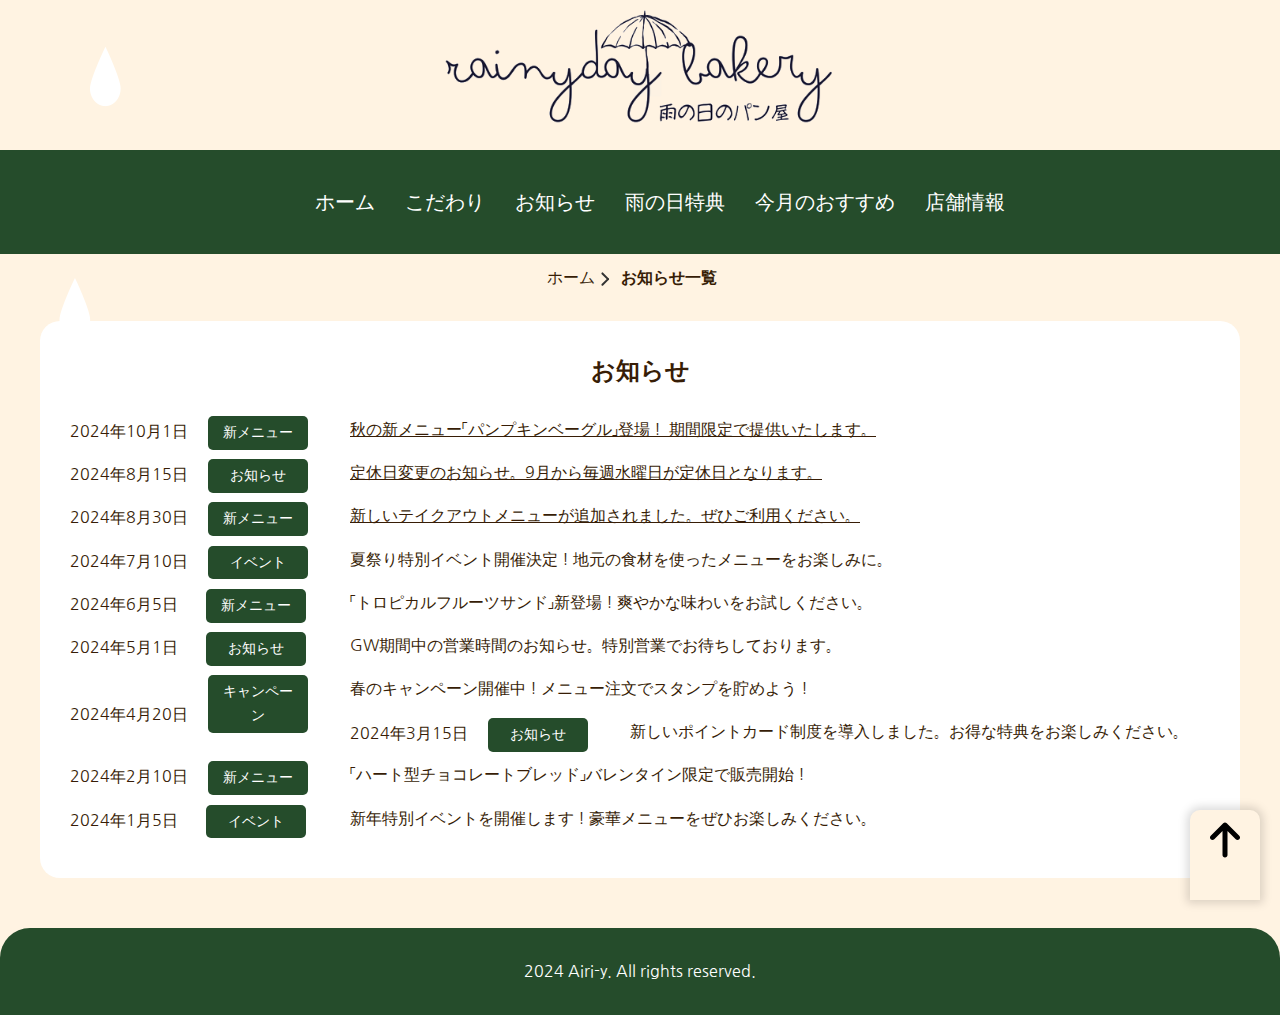
==== news.html @ f6c0e8cd "up" ====
<!DOCTYPE html>
<html lang="ja">
<head>
<meta charset="UTF-8" />
<meta name="viewport" content="width=device-width, initial-scale=1.0" />
<meta
      name="description"
      content="ベーグルが自慢のパン屋"
    />
<link href="style.css" rel="stylesheet" type="text/css" />
<link href="css/slick.css" rel="stylesheet" type="text/css" />
<link href="css/slick-theme.css" rel="stylesheet" type="text/css" />
<link rel="preconnect" href="https://fonts.googleapis.com" />
<link rel="preconnect" href="https://fonts.gstatic.com" crossorigin />
<link
      href="https://fonts.googleapis.com/css2?family=Nanum+Gothic:wght@400;700;800&display=swap"
      rel="stylesheet"
    />
<link href="https://use.fontawesome.com/releases/v5.6.1/css/all.css" rel="stylesheet">
<title>Rainy Day Bakery|秋の新商品</title>
<style></style>
</head>
<body id="sub">
<header>
    <h1 id="h1"><a href="index.html"><img src="img/logo.png"></a></h1>
    <nav class="sub-nav">
        <ul>
            <a href="index.html">
            <li>ホーム</li>
            </a> <a href="index.html#philosophy">
            <li>こだわり</li>
            </a> <a href="index.html#news">
            <li>お知らせ</li>
            </a> <a href="index.html#special">
            <li>雨の日特典</li>
            </a> <a href="index.html#recommend">
            <li>今月のおすすめ</li>
            </a> <a href="index.html#store-info">
            <li>店舗情報</li>
            </a>
        </ul>
    </nav>
    <div class="nav-button"> <span></span> <span></span> <span></span> </div>
</header>
<ol class="breadcrumb">
    <li><a href="index.html">ホーム<span class="dli-chevron-round-right"></span></a></li>
    <li class="active">お知らせ一覧</li>
</ol>
<div class="container">
    <section class="news" id="news">
        <h2>お知らせ</h2>
        <dl>
            <dt>2024年10月1日<span class="tag">新メニュー</span> </dt>
            <dd> <a href="sub-page.html">秋の新メニュー「パンプキンベーグル」登場！
                期間限定で提供いたします。</a> </dd>
            <dt>2024年8月15日<span class="tag">お知らせ</span></dt>
            <dd><a href="sub-page-2.html">定休日変更のお知らせ。9月から毎週水曜日が定休日となります。</a> </dd>
            <dt>2024年8月30日<span class="tag">新メニュー</span></dt>
            <dd><a href="sub-page-3.html">新しいテイクアウトメニューが追加されました。ぜひご利用ください。</a> </dd>
            <dt>2024年7月10日<span class="tag">イベント</span></dt>
            <dd>夏祭り特別イベント開催決定！地元の食材を使ったメニューをお楽しみに。</dd>
            <dt>2024年6月5日<span class="tag short">新メニュー</span></dt>
            <dd>「トロピカルフルーツサンド」新登場！爽やかな味わいをお試しください。</dd>
            <dt>2024年5月1日<span class="tag short">お知らせ</span></dt>
            <dd>GW期間中の営業時間のお知らせ。特別営業でお待ちしております。</dd>
            <dt>2024年4月20日<span class="tag">キャンペーン</span></dt>
            <dd>春のキャンペーン開催中！メニュー注文でスタンプを貯めよう！</dd>
            <dt>2024年3月15日<span class="tag">お知らせ</span></dt>
            <dd>新しいポイントカード制度を導入しました。お得な特典をお楽しみください。</dd>
            <dt>2024年2月10日<span class="tag">新メニュー</span></dt>
            <dd>「ハート型チョコレートブレッド」バレンタイン限定で販売開始！</dd>
            <dt>2024年1月5日<span class="tag short">イベント</span></dt>
            <dd>新年特別イベントを開催します！豪華メニューをぜひお楽しみください。</dd>
        </dl>
    </section>
</div>
<a href="#h1">
<div class ="top-button"><img src="img/arrow-up-solid.svg" width="30px" height="auto"></div>
</a>
<footer>
    <p> 2024 Airi-y. All rights reserved.</p>
</footer>
<script type="text/javascript" src="js/jquery-3.7.1.min.js"></script> 
<script type="text/javascript" src="js/slick.min.js"></script> 
<script type="text/javascript" src="js/jquery.inview.min.js"></script> 
<script>
    //mainのスライド
  $(function(){
    $(".mv").slick({
       autoplay:true,
       fade:true,
       speed:1500,
      autoplaySpeed: 3000,
      dots:false,
      pauseOnHover:false,
      arrows:false,

    });
  });
       $(function(){
     $(".nav-button").on("click",function(){
       $("body").toggleClass("menu-open");
     });
     $(document).on("click",".menu-open nav a",function(){
       $(".nav-button").trigger("click");
     });
   });
</script>
</body>
</html>
---- style.css ----
* {
    margin: 0;
    padding: 0;
}
img {
    vertical-align: bottom;
}
figure img, figure iframe {
    width: 100%;
    height: auto;
}
html {
    scroll-behavior: smooth;
}
body {
    font-family: Arial, sans-serif;
    background-color: #fff3e2;
    color: #371d06;
    font-family: "Nanum Gothic", sans-serif;
    font-weight: 400;
    font-style: normal;
    line-height: 1.7;
    background-image: url(img/haikei.png);
}
header {
    position: relative;
}
h1 {
    height: 150px;
    text-align: center;
}
h1 img {
    height: 100%;
    width: auto;
}
nav {
    background-color: #254c2b;
    padding: 20px;
    position: absolute;
    top: 200px;
    right: auto;
    left: 0;
    display: block;
    width: 20%;
    z-index: 1;
    border-top-right-radius: 20px;
    border-bottom-right-radius: 20px;
    transition: 0.5s;
}
nav a {
    text-decoration: none;
    color: #fff;
    font-size: 20px;
    padding: 15px;
    transition: 0.3s;
}
.news a {
    color: #371d06;
}
.news .tag {
    font-size: 14px;
    background-color: #254c2b;
    color: #fff;
    padding: 5px 10px;
    border-radius: 5px;
    display: inline-block;
    width: 80px;
    text-align: center;
}
.news span {
    margin-left: 20px;
}
.news dt {
    float: left;
    margin-right: 20px;
    width: 260px;
}
.news dd, .philosophy dd {
    margin-bottom: 1em;
}
.philosophy dt {
    font-size: 18px;
    font-weight: 700;
}
.philosophy {
    background-color: rgba(255, 0, 0, 0.00);
    display: flex;
    align-items: center;
    justify-content: space-around;
}
.mv {
    width: 90%;
    margin: 0 20px 50px auto;
}
.mv img {
    height: 60vh;
    object-fit: cover;
    border-radius: 20px;
}
.insta{
    text-align: center;
}
.container {
    padding: 20px;
    max-width: 1200px;
    margin: 0 auto;
}
section {
    background-color: #fff;
    padding: 30px;
    margin-bottom: 30px;
    border-radius: 20px;
}
footer {
    text-align: center;
    padding: 30px;
    color: white;
    background-position: -60px;
    background-repeat: no-repeat;
    border-top-left-radius: 30px;
    border-top-right-radius: 30px;
    background-color: #254c2b;
}
.discount {
    background-color: #e3f2fd;
    padding: 15px;
    border-radius: 8px;
    text-align: center;
}
.discount strong {
    color: #ff5722;
}
.store-info table {
    width: 100%;
    border-collapse: collapse;
}
.store-info table th, .store-info table td {
    padding: 10px;
    border-bottom: 1px solid #ccc;
    text-align: left;
}
.store-info table th {
    white-space: nowrap;
}
.map {
    margin-top: 10px;
}
ul {
    list-style-type: none;
}
.news li {
    margin-bottom: 10px;
    font-size: 16px;
}
.philosophy figure {
    clip-path: polygon(20% 0%, 80% 0%, 100% 20%, 100% 80%, 80% 100%, 20% 100%, 0% 80%, 0% 20%);
    width: 28%;
    min-width: 220px;
}
figure iframe {
    aspect-ratio: 3 / 1;
}
.top-button {
    width: 70px;
    height: 80px;
    border-radius: 10px 10px 0 0;
    position: fixed;
    padding-top: 10px;
    bottom: 0;
    right: 20px;
    text-align: center;
    box-shadow: 0 0 10px 3px rgb(0 0 0 / 15%);
    background-color: #fff3e2;
}
.top-visual {
    position: relative;
}
.top-visual .catch {
    position: absolute;
    background-color: #fff3e2;
    border-top-left-radius: 30px;
    padding: 30px;
    bottom: 0;
    right: 0;
    font-size: 20px;
}
.flex {
    display: flex;
    flex-wrap: wrap;
}
.reccomend-flex figure {
    width: 35%;
    margin: 30px;
    min-width: 250px;
}
.reccomend-flex {
    justify-content: center;
}
.reccomend-flex figure img {
    border-radius: 20px;
}
.reccomend-flex .text {
    width: 55%;
    margin: 30px 0;
}
h3, h2 {
    margin-bottom: 1em;
}
.nav-button {
    background-color: #254c2b;
    border-bottom-left-radius: 20px;
    position: fixed;
    top: 0;
    right: 0;
    width: 50px;
    height: 50px;
    z-index: 1;
    display: none;
}
.nav-button span {
    width: 36px;
    height: 3px;
    border-radius: 2px;
    background-color: rgba(255, 255, 255, 1.00);
    z-index: 2;
    position: absolute;
    top: 25%;
    left: 7px;
}
.nav-button span:nth-child(2) {
    top: 45%;
}
.nav-button span:nth-child(3) {
    top: 65%;
}
.sub-nav {
    position: relative;
    width: 100%;
    border-top-right-radius: 0px;
    border-bottom-right-radius: 0px;
    top: 0px;
}
.sub-nav ul {
    display: flex;
    justify-content: center;
}
.breadcrumb {
    list-style: none;
    padding: 10px;
    display: flex;
    justify-content: center;
}
.breadcrumb li {
    margin-right: 1em;
}
.breadcrumb li a {
    text-decoration: none;
    color: #371d06;
}
.breadcrumb li.active {
    font-weight: bold;
}
.dli-chevron-round-right {
    display: inline-block;
    vertical-align: middle;
    color: #333;
    line-height: 1;
    position: relative;
    left: 5px;
    width: 0.6em;
    height: 0.6em;
    transform: translateX(-25%) rotate(45deg);
}
.dli-chevron-round-right::before, .dli-chevron-round-right::after {
    content: '';
    position: absolute;
    background: currentColor;
    border-radius: 0.1em;
}
.dli-chevron-round-right::before {
    top: 0;
    left: 0;
    right: 0;
    height: 0.1em;
}
.dli-chevron-round-right::after {
    top: 0;
    right: 0;
    bottom: 0;
    width: 0.1em;
}
a.news-button {
	display: block;
	text-align: center;
	vertical-align: middle;
	text-decoration: none;
	width: 120px;
	margin: 2em auto;
	padding: 10px 40px;
	border: 2px solid #254c2b;
	color: #254c2b;
	transition: 0.5s;
    border-radius: 10px;
}
a.news-button:hover {
	color: #fff;
	background: #254c2b;
}
.sub-img{
    width:80%;
    margin: 30px auto;
    border-radius:30px;
}
#sub h2{
    text-align: center;
}
.sub-text{
    padding:50px;
}
.tag.short{
position: relative;
    left: 0.6em;
}
#sub .news dl{
    font-size: 16px;
}
.sub-img img{
    height: 40vh;
    object-fit: cover;
}
@media (max-width:600px) {
    h1 {
        height: 85px;
    }
    .reccomend-flex .text {
        width: 100%;
    }
    .reccomend-flex figure {
        width: 85%;
    }
    .nav-button {
        display: block;
    }
    nav, .sub-nav {
        width: 100%;
        border-bottom-right-radius: 20px;
        border-bottom-left-radius: 20px;
        position: fixed;
        top: -600px;
        right: -600px;
    }
    nav ul {
        padding-top: 40px;
    }
    .menu-open nav, .menu-open .sub-nav {
        top: 0;
        right: 0;
    }
    .sub-nav ul {
        flex-direction: column;
    }
    .philosophy {
        flex-direction: column;
    }
    .news dt {
        float: none;
    }
    figure iframe {
        aspect-ratio: 2 / 1;
    }
    .top-button {
        width: 60px;
        height: 60px;
        right: 10px;
    }
    .special p{
            text-align: left;
    }
    .breadcrumb{
        flex-direction: column;
    }
    .sub-img {
    width: 100%;
    margin: 0px auto 30px;
}
    h2 span{
        white-space: nowrap;
    }
    .sub-text {
    padding: 10px;
}
    .sub-text p{
        padding-bottom:1em;
    }
}
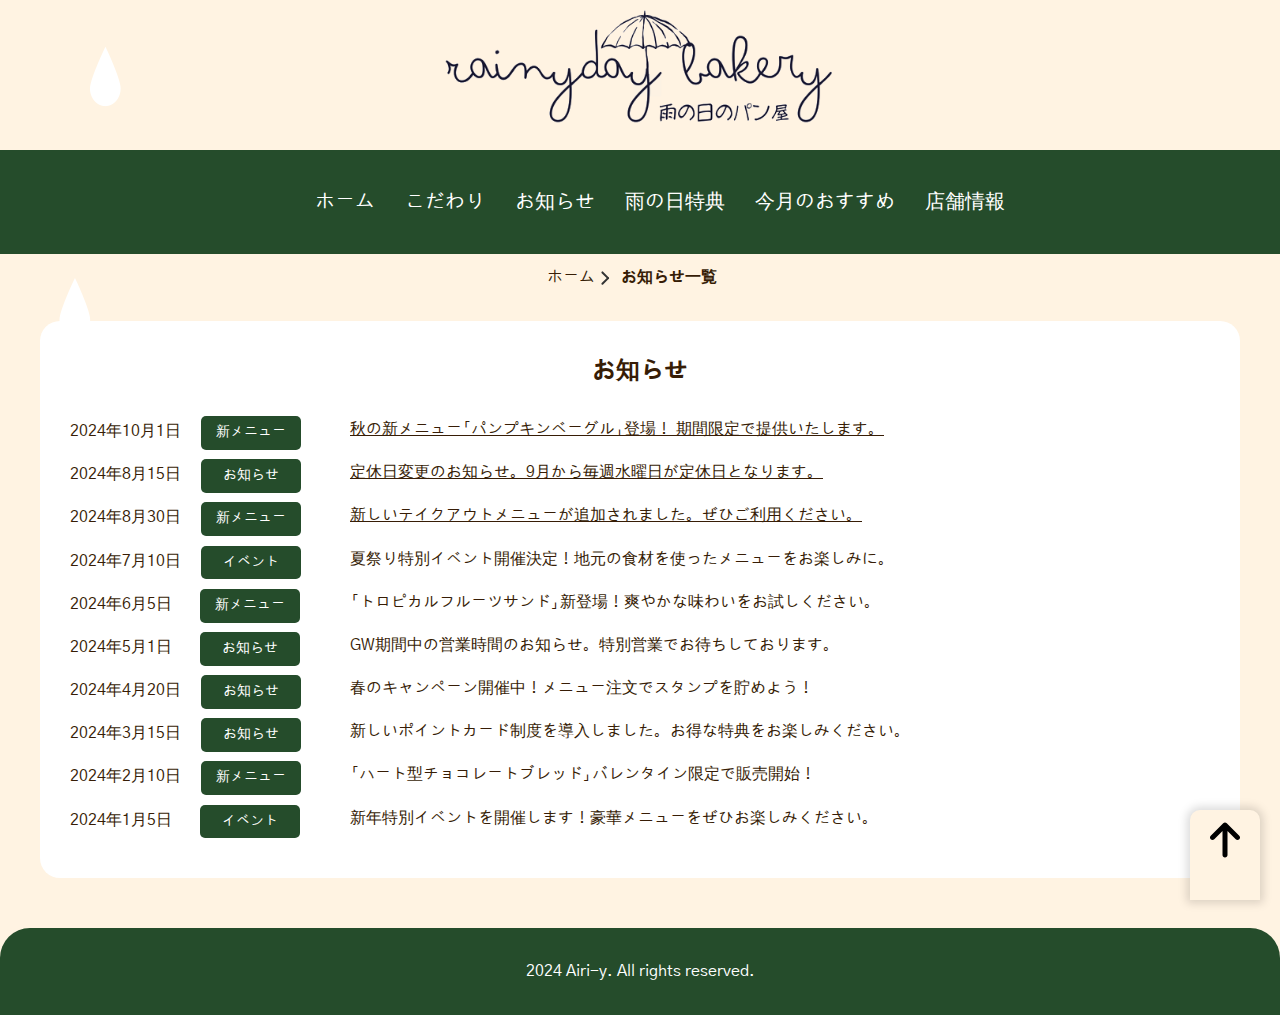
==== commit 5c2327be: "フォント調整してみたけど" ====
--- a/news.html
+++ b/news.html
@@ -1,110 +1,106 @@
-<!DOCTYPE html>
-<html lang="ja">
-<head>
-<meta charset="UTF-8" />
-<meta name="viewport" content="width=device-width, initial-scale=1.0" />
-<meta
-      name="description"
-      content="ベーグルが自慢のパン屋"
-    />
-<link href="style.css" rel="stylesheet" type="text/css" />
-<link href="css/slick.css" rel="stylesheet" type="text/css" />
-<link href="css/slick-theme.css" rel="stylesheet" type="text/css" />
-<link rel="preconnect" href="https://fonts.googleapis.com" />
-<link rel="preconnect" href="https://fonts.gstatic.com" crossorigin />
-<link
-      href="https://fonts.googleapis.com/css2?family=Nanum+Gothic:wght@400;700;800&display=swap"
-      rel="stylesheet"
-    />
-<link href="https://use.fontawesome.com/releases/v5.6.1/css/all.css" rel="stylesheet">
-<title>Rainy Day Bakery|秋の新商品</title>
-<style></style>
-</head>
-<body id="sub">
-<header>
-    <h1 id="h1"><a href="index.html"><img src="img/logo.png"></a></h1>
-    <nav class="sub-nav">
-        <ul>
-            <a href="index.html">
-            <li>ホーム</li>
-            </a> <a href="index.html#philosophy">
-            <li>こだわり</li>
-            </a> <a href="index.html#news">
-            <li>お知らせ</li>
-            </a> <a href="index.html#special">
-            <li>雨の日特典</li>
-            </a> <a href="index.html#recommend">
-            <li>今月のおすすめ</li>
-            </a> <a href="index.html#store-info">
-            <li>店舗情報</li>
-            </a>
-        </ul>
-    </nav>
-    <div class="nav-button"> <span></span> <span></span> <span></span> </div>
-</header>
-<ol class="breadcrumb">
-    <li><a href="index.html">ホーム<span class="dli-chevron-round-right"></span></a></li>
-    <li class="active">お知らせ一覧</li>
-</ol>
-<div class="container">
-    <section class="news" id="news">
-        <h2>お知らせ</h2>
-        <dl>
-            <dt>2024年10月1日<span class="tag">新メニュー</span> </dt>
-            <dd> <a href="sub-page.html">秋の新メニュー「パンプキンベーグル」登場！
-                期間限定で提供いたします。</a> </dd>
-            <dt>2024年8月15日<span class="tag">お知らせ</span></dt>
-            <dd><a href="sub-page-2.html">定休日変更のお知らせ。9月から毎週水曜日が定休日となります。</a> </dd>
-            <dt>2024年8月30日<span class="tag">新メニュー</span></dt>
-            <dd><a href="sub-page-3.html">新しいテイクアウトメニューが追加されました。ぜひご利用ください。</a> </dd>
-            <dt>2024年7月10日<span class="tag">イベント</span></dt>
-            <dd>夏祭り特別イベント開催決定！地元の食材を使ったメニューをお楽しみに。</dd>
-            <dt>2024年6月5日<span class="tag short">新メニュー</span></dt>
-            <dd>「トロピカルフルーツサンド」新登場！爽やかな味わいをお試しください。</dd>
-            <dt>2024年5月1日<span class="tag short">お知らせ</span></dt>
-            <dd>GW期間中の営業時間のお知らせ。特別営業でお待ちしております。</dd>
-            <dt>2024年4月20日<span class="tag">キャンペーン</span></dt>
-            <dd>春のキャンペーン開催中！メニュー注文でスタンプを貯めよう！</dd>
-            <dt>2024年3月15日<span class="tag">お知らせ</span></dt>
-            <dd>新しいポイントカード制度を導入しました。お得な特典をお楽しみください。</dd>
-            <dt>2024年2月10日<span class="tag">新メニュー</span></dt>
-            <dd>「ハート型チョコレートブレッド」バレンタイン限定で販売開始！</dd>
-            <dt>2024年1月5日<span class="tag short">イベント</span></dt>
-            <dd>新年特別イベントを開催します！豪華メニューをぜひお楽しみください。</dd>
-        </dl>
-    </section>
-</div>
-<a href="#h1">
-<div class ="top-button"><img src="img/arrow-up-solid.svg" width="30px" height="auto"></div>
-</a>
-<footer>
-    <p> 2024 Airi-y. All rights reserved.</p>
-</footer>
-<script type="text/javascript" src="js/jquery-3.7.1.min.js"></script> 
-<script type="text/javascript" src="js/slick.min.js"></script> 
-<script type="text/javascript" src="js/jquery.inview.min.js"></script> 
-<script>
-    //mainのスライド
-  $(function(){
-    $(".mv").slick({
-       autoplay:true,
-       fade:true,
-       speed:1500,
-      autoplaySpeed: 3000,
-      dots:false,
-      pauseOnHover:false,
-      arrows:false,
-
-    });
-  });
-       $(function(){
-     $(".nav-button").on("click",function(){
-       $("body").toggleClass("menu-open");
-     });
-     $(document).on("click",".menu-open nav a",function(){
-       $(".nav-button").trigger("click");
-     });
-   });
-</script>
-</body>
+<!DOCTYPE html>
+<html lang="ja">
+<head>
+<meta charset="UTF-8" />
+<meta name="viewport" content="width=device-width, initial-scale=1.0" />
+<meta
+      name="description"
+      content="ベーグルが自慢のパン屋"
+    />
+<link href="style.css" rel="stylesheet" type="text/css" />
+<link href="css/slick.css" rel="stylesheet" type="text/css" />
+<link href="css/slick-theme.css" rel="stylesheet" type="text/css" />
+<link rel="preconnect" href="https://fonts.googleapis.com">
+<link rel="preconnect" href="https://fonts.gstatic.com" crossorigin>
+<link href="https://fonts.googleapis.com/css2?family=Gothic+A1:wght@400;700&display=swap" rel="stylesheet">
+<title>Rainy Day Bakery|秋の新商品</title>
+<style></style>
+</head>
+<body id="sub">
+<header>
+    <h1 id="h1"><a href="index.html"><img src="img/logo.png"></a></h1>
+    <nav class="sub-nav">
+        <ul>
+            <a href="index.html">
+            <li>ホーム</li>
+            </a> <a href="index.html#philosophy">
+            <li>こだわり</li>
+            </a> <a href="index.html#news">
+            <li>お知らせ</li>
+            </a> <a href="index.html#special">
+            <li>雨の日特典</li>
+            </a> <a href="index.html#recommend">
+            <li>今月のおすすめ</li>
+            </a> <a href="index.html#store-info">
+            <li>店舗情報</li>
+            </a>
+        </ul>
+    </nav>
+    <div class="nav-button"> <span></span> <span></span> <span></span> </div>
+</header>
+<ol class="breadcrumb">
+    <li><a href="index.html">ホーム<span class="dli-chevron-round-right"></span></a></li>
+    <li class="active">お知らせ一覧</li>
+</ol>
+<div class="container">
+    <section class="news" id="news">
+        <h2>お知らせ</h2>
+        <dl>
+            <dt>2024年10月1日<span class="tag">新メニュー</span> </dt>
+            <dd> <a href="sub-page.html">秋の新メニュー「パンプキンベーグル」登場！
+                期間限定で提供いたします。</a> </dd>
+            <dt>2024年8月15日<span class="tag">お知らせ</span></dt>
+            <dd><a href="sub-page-2.html">定休日変更のお知らせ。9月から毎週水曜日が定休日となります。</a> </dd>
+            <dt>2024年8月30日<span class="tag">新メニュー</span></dt>
+            <dd><a href="sub-page-3.html">新しいテイクアウトメニューが追加されました。ぜひご利用ください。</a> </dd>
+            <dt>2024年7月10日<span class="tag">イベント</span></dt>
+            <dd>夏祭り特別イベント開催決定！地元の食材を使ったメニューをお楽しみに。</dd>
+            <dt>2024年6月5日<span class="tag short">新メニュー</span></dt>
+            <dd>「トロピカルフルーツサンド」新登場！爽やかな味わいをお試しください。</dd>
+            <dt>2024年5月1日<span class="tag short">お知らせ</span></dt>
+            <dd>GW期間中の営業時間のお知らせ。特別営業でお待ちしております。</dd>
+            <dt>2024年4月20日<span class="tag">お知らせ</span></dt>
+            <dd>春のキャンペーン開催中！メニュー注文でスタンプを貯めよう！</dd>
+            <dt>2024年3月15日<span class="tag">お知らせ</span></dt>
+            <dd>新しいポイントカード制度を導入しました。お得な特典をお楽しみください。</dd>
+            <dt>2024年2月10日<span class="tag">新メニュー</span></dt>
+            <dd>「ハート型チョコレートブレッド」バレンタイン限定で販売開始！</dd>
+            <dt>2024年1月5日<span class="tag short">イベント</span></dt>
+            <dd>新年特別イベントを開催します！豪華メニューをぜひお楽しみください。</dd>
+        </dl>
+    </section>
+</div>
+<a href="#h1">
+<div class ="top-button"><img src="img/arrow-up-solid.svg" width="30px" height="auto"></div>
+</a>
+<footer>
+    <p> 2024 Airi-y. All rights reserved.</p>
+</footer>
+<script type="text/javascript" src="js/jquery-3.7.1.min.js"></script> 
+<script type="text/javascript" src="js/slick.min.js"></script> 
+<script type="text/javascript" src="js/jquery.inview.min.js"></script> 
+<script>
+    //mainのスライド
+  $(function(){
+    $(".mv").slick({
+       autoplay:true,
+       fade:true,
+       speed:1500,
+      autoplaySpeed: 3000,
+      dots:false,
+      pauseOnHover:false,
+      arrows:false,
+
+    });
+  });
+       $(function(){
+     $(".nav-button").on("click",function(){
+       $("body").toggleClass("menu-open");
+     });
+     $(document).on("click",".menu-open nav a",function(){
+       $(".nav-button").trigger("click");
+     });
+   });
+</script>
+</body>
 </html>--- a/style.css
+++ b/style.css
@@ -1,395 +1,405 @@
-* {
-    margin: 0;
-    padding: 0;
-}
-img {
-    vertical-align: bottom;
-}
-figure img, figure iframe {
-    width: 100%;
-    height: auto;
-}
-html {
-    scroll-behavior: smooth;
-}
-body {
-    font-family: Arial, sans-serif;
-    background-color: #fff3e2;
-    color: #371d06;
-    font-family: "Nanum Gothic", sans-serif;
-    font-weight: 400;
-    font-style: normal;
-    line-height: 1.7;
-    background-image: url(img/haikei.png);
-}
-header {
-    position: relative;
-}
-h1 {
-    height: 150px;
-    text-align: center;
-}
-h1 img {
-    height: 100%;
-    width: auto;
-}
-nav {
-    background-color: #254c2b;
-    padding: 20px;
-    position: absolute;
-    top: 200px;
-    right: auto;
-    left: 0;
-    display: block;
-    width: 20%;
-    z-index: 1;
-    border-top-right-radius: 20px;
-    border-bottom-right-radius: 20px;
-    transition: 0.5s;
-}
-nav a {
-    text-decoration: none;
-    color: #fff;
-    font-size: 20px;
-    padding: 15px;
-    transition: 0.3s;
-}
-.news a {
-    color: #371d06;
-}
-.news .tag {
-    font-size: 14px;
-    background-color: #254c2b;
-    color: #fff;
-    padding: 5px 10px;
-    border-radius: 5px;
-    display: inline-block;
-    width: 80px;
-    text-align: center;
-}
-.news span {
-    margin-left: 20px;
-}
-.news dt {
-    float: left;
-    margin-right: 20px;
-    width: 260px;
-}
-.news dd, .philosophy dd {
-    margin-bottom: 1em;
-}
-.philosophy dt {
-    font-size: 18px;
-    font-weight: 700;
-}
-.philosophy {
-    background-color: rgba(255, 0, 0, 0.00);
-    display: flex;
-    align-items: center;
-    justify-content: space-around;
-}
-.mv {
-    width: 90%;
-    margin: 0 20px 50px auto;
-}
-.mv img {
-    height: 60vh;
-    object-fit: cover;
-    border-radius: 20px;
-}
-.insta{
-    text-align: center;
-}
-.container {
-    padding: 20px;
-    max-width: 1200px;
-    margin: 0 auto;
-}
-section {
-    background-color: #fff;
-    padding: 30px;
-    margin-bottom: 30px;
-    border-radius: 20px;
-}
-footer {
-    text-align: center;
-    padding: 30px;
-    color: white;
-    background-position: -60px;
-    background-repeat: no-repeat;
-    border-top-left-radius: 30px;
-    border-top-right-radius: 30px;
-    background-color: #254c2b;
-}
-.discount {
-    background-color: #e3f2fd;
-    padding: 15px;
-    border-radius: 8px;
-    text-align: center;
-}
-.discount strong {
-    color: #ff5722;
-}
-.store-info table {
-    width: 100%;
-    border-collapse: collapse;
-}
-.store-info table th, .store-info table td {
-    padding: 10px;
-    border-bottom: 1px solid #ccc;
-    text-align: left;
-}
-.store-info table th {
-    white-space: nowrap;
-}
-.map {
-    margin-top: 10px;
-}
-ul {
-    list-style-type: none;
-}
-.news li {
-    margin-bottom: 10px;
-    font-size: 16px;
-}
-.philosophy figure {
-    clip-path: polygon(20% 0%, 80% 0%, 100% 20%, 100% 80%, 80% 100%, 20% 100%, 0% 80%, 0% 20%);
-    width: 28%;
-    min-width: 220px;
-}
-figure iframe {
-    aspect-ratio: 3 / 1;
-}
-.top-button {
-    width: 70px;
-    height: 80px;
-    border-radius: 10px 10px 0 0;
-    position: fixed;
-    padding-top: 10px;
-    bottom: 0;
-    right: 20px;
-    text-align: center;
-    box-shadow: 0 0 10px 3px rgb(0 0 0 / 15%);
-    background-color: #fff3e2;
-}
-.top-visual {
-    position: relative;
-}
-.top-visual .catch {
-    position: absolute;
-    background-color: #fff3e2;
-    border-top-left-radius: 30px;
-    padding: 30px;
-    bottom: 0;
-    right: 0;
-    font-size: 20px;
-}
-.flex {
-    display: flex;
-    flex-wrap: wrap;
-}
-.reccomend-flex figure {
-    width: 35%;
-    margin: 30px;
-    min-width: 250px;
-}
-.reccomend-flex {
-    justify-content: center;
-}
-.reccomend-flex figure img {
-    border-radius: 20px;
-}
-.reccomend-flex .text {
-    width: 55%;
-    margin: 30px 0;
-}
-h3, h2 {
-    margin-bottom: 1em;
-}
-.nav-button {
-    background-color: #254c2b;
-    border-bottom-left-radius: 20px;
-    position: fixed;
-    top: 0;
-    right: 0;
-    width: 50px;
-    height: 50px;
-    z-index: 1;
-    display: none;
-}
-.nav-button span {
-    width: 36px;
-    height: 3px;
-    border-radius: 2px;
-    background-color: rgba(255, 255, 255, 1.00);
-    z-index: 2;
-    position: absolute;
-    top: 25%;
-    left: 7px;
-}
-.nav-button span:nth-child(2) {
-    top: 45%;
-}
-.nav-button span:nth-child(3) {
-    top: 65%;
-}
-.sub-nav {
-    position: relative;
-    width: 100%;
-    border-top-right-radius: 0px;
-    border-bottom-right-radius: 0px;
-    top: 0px;
-}
-.sub-nav ul {
-    display: flex;
-    justify-content: center;
-}
-.breadcrumb {
-    list-style: none;
-    padding: 10px;
-    display: flex;
-    justify-content: center;
-}
-.breadcrumb li {
-    margin-right: 1em;
-}
-.breadcrumb li a {
-    text-decoration: none;
-    color: #371d06;
-}
-.breadcrumb li.active {
-    font-weight: bold;
-}
-.dli-chevron-round-right {
-    display: inline-block;
-    vertical-align: middle;
-    color: #333;
-    line-height: 1;
-    position: relative;
-    left: 5px;
-    width: 0.6em;
-    height: 0.6em;
-    transform: translateX(-25%) rotate(45deg);
-}
-.dli-chevron-round-right::before, .dli-chevron-round-right::after {
-    content: '';
-    position: absolute;
-    background: currentColor;
-    border-radius: 0.1em;
-}
-.dli-chevron-round-right::before {
-    top: 0;
-    left: 0;
-    right: 0;
-    height: 0.1em;
-}
-.dli-chevron-round-right::after {
-    top: 0;
-    right: 0;
-    bottom: 0;
-    width: 0.1em;
-}
-a.news-button {
-	display: block;
-	text-align: center;
-	vertical-align: middle;
-	text-decoration: none;
-	width: 120px;
-	margin: 2em auto;
-	padding: 10px 40px;
-	border: 2px solid #254c2b;
-	color: #254c2b;
-	transition: 0.5s;
-    border-radius: 10px;
-}
-a.news-button:hover {
-	color: #fff;
-	background: #254c2b;
-}
-.sub-img{
-    width:80%;
-    margin: 30px auto;
-    border-radius:30px;
-}
-#sub h2{
-    text-align: center;
-}
-.sub-text{
-    padding:50px;
-}
-.tag.short{
-position: relative;
-    left: 0.6em;
-}
-#sub .news dl{
-    font-size: 16px;
-}
-.sub-img img{
-    height: 40vh;
-    object-fit: cover;
-}
-@media (max-width:600px) {
-    h1 {
-        height: 85px;
-    }
-    .reccomend-flex .text {
-        width: 100%;
-    }
-    .reccomend-flex figure {
-        width: 85%;
-    }
-    .nav-button {
-        display: block;
-    }
-    nav, .sub-nav {
-        width: 100%;
-        border-bottom-right-radius: 20px;
-        border-bottom-left-radius: 20px;
-        position: fixed;
-        top: -600px;
-        right: -600px;
-    }
-    nav ul {
-        padding-top: 40px;
-    }
-    .menu-open nav, .menu-open .sub-nav {
-        top: 0;
-        right: 0;
-    }
-    .sub-nav ul {
-        flex-direction: column;
-    }
-    .philosophy {
-        flex-direction: column;
-    }
-    .news dt {
-        float: none;
-    }
-    figure iframe {
-        aspect-ratio: 2 / 1;
-    }
-    .top-button {
-        width: 60px;
-        height: 60px;
-        right: 10px;
-    }
-    .special p{
-            text-align: left;
-    }
-    .breadcrumb{
-        flex-direction: column;
-    }
-    .sub-img {
-    width: 100%;
-    margin: 0px auto 30px;
-}
-    h2 span{
-        white-space: nowrap;
-    }
-    .sub-text {
-    padding: 10px;
-}
-    .sub-text p{
-        padding-bottom:1em;
-    }
+* {
+    margin: 0;
+    padding: 0;
+}
+img {
+    vertical-align: bottom;
+}
+figure img, figure iframe {
+    width: 100%;
+    height: auto;
+}
+html {
+    scroll-behavior: smooth;
+}
+body {
+    background-color: #fff3e2;
+    color: #371d06;
+ font-family: "Gothic A1", sans-serif;
+    font-weight: 400;
+    font-style: normal;
+    line-height: 1.7;
+    background-image: url(img/haikei.png);
+}
+header {
+    position: relative;
+}
+h1 {
+    height: 150px;
+    text-align: center;
+}
+h1 img {
+    height: 100%;
+    width: auto;
+}
+nav {
+    background-color: #254c2b;
+    padding: 20px;
+    position: absolute;
+    top: 200px;
+    right: auto;
+    left: 0;
+    display: block;
+    width: 20%;
+    z-index: 1;
+    border-top-right-radius: 20px;
+    border-bottom-right-radius: 20px;
+    transition: 0.5s;
+}
+nav a {
+    text-decoration: none;
+    color: #fff;
+    font-size: 20px;
+    padding: 15px;
+    transition: 0.3s;
+}
+.news a {
+    color: #371d06;
+}
+.news .tag {
+    font-size: 14px;
+    background-color: #254c2b;
+    color: #fff;
+    padding: 5px 10px;
+    border-radius: 5px;
+    display: inline-block;
+    width: 80px;
+    text-align: center;
+}
+.news span {
+    margin-left: 20px;
+}
+.news dt {
+    float: left;
+    margin-right: 20px;
+    width: 260px;
+}
+.news dd, .philosophy dd {
+    margin-bottom: 1em;
+}
+.philosophy dt {
+    font-size: 18px;
+    font-weight: 700;
+}
+.philosophy {
+    background-color: rgba(255, 0, 0, 0.00);
+    display: flex;
+    align-items: center;
+    justify-content: space-around;
+}
+.mv {
+    width: 90%;
+    margin: 0 20px 50px auto;
+}
+.mv img {
+    height: 60vh;
+    object-fit: cover;
+    border-radius: 20px;
+}
+.insta{
+    text-align: center;
+}
+.container {
+    padding: 20px;
+    max-width: 1200px;
+    margin: 0 auto;
+}
+section {
+    background-color: #fff;
+    padding: 30px;
+    margin-bottom: 30px;
+    border-radius: 20px;
+}
+footer {
+    text-align: center;
+    padding: 30px;
+    color: white;
+    background-position: -60px;
+    background-repeat: no-repeat;
+    border-top-left-radius: 30px;
+    border-top-right-radius: 30px;
+    background-color: #254c2b;
+}
+.discount {
+    background-color: #e3f2fd;
+    padding: 15px;
+    border-radius: 8px;
+    text-align: center;
+}
+.discount strong {
+    color: #ff5722;
+}
+.store-info table {
+    width: 100%;
+    border-collapse: collapse;
+}
+.store-info table th, .store-info table td {
+    padding: 10px;
+    border-bottom: 1px solid #ccc;
+    text-align: left;
+}
+.store-info table th {
+    white-space: nowrap;
+}
+.map {
+    margin-top: 10px;
+}
+ul {
+    list-style-type: none;
+}
+.news li {
+    margin-bottom: 10px;
+    font-size: 16px;
+}
+.philosophy figure {
+    clip-path: polygon(20% 0%, 80% 0%, 100% 20%, 100% 80%, 80% 100%, 20% 100%, 0% 80%, 0% 20%);
+    width: 28%;
+    min-width: 220px;
+}
+figure iframe {
+    aspect-ratio: 3 / 1;
+}
+.top-button {
+    width: 70px;
+    height: 80px;
+    border-radius: 10px 10px 0 0;
+    position: fixed;
+    padding-top: 10px;
+    bottom: 0;
+    right: 20px;
+    text-align: center;
+    box-shadow: 0 0 10px 3px rgb(0 0 0 / 15%);
+    background-color: #fff3e2;
+}
+.top-visual {
+    position: relative;
+}
+.top-visual .catch {
+    position: absolute;
+    background-color: #fff3e2;
+    border-top-left-radius: 30px;
+    padding: 30px;
+    bottom: 0;
+    right: 0;
+    font-size: 20px;
+}
+.flex {
+    display: flex;
+    flex-wrap: wrap;
+}
+.reccomend-flex figure {
+    width: 35%;
+    margin: 30px;
+    min-width: 250px;
+}
+.reccomend-flex {
+    justify-content: center;
+}
+.reccomend-flex figure img {
+    border-radius: 20px;
+}
+.reccomend-flex .text {
+    width: 55%;
+    margin: 30px 0;
+}
+h3, h2 {
+    margin-bottom: 1em;
+}
+.nav-button {
+    background-color: #254c2b;
+    border-bottom-left-radius: 20px;
+    position: fixed;
+    top: 0;
+    right: 0;
+    width: 50px;
+    height: 50px;
+    z-index: 1;
+    display: none;
+    transition: 0.5s;
+      
+}
+.nav-button span {
+    width: 36px;
+    height: 3px;
+    border-radius: 2px;
+    background-color: rgba(255, 255, 255, 1.00);
+    z-index: 2;
+    position: absolute;
+    top: 25%;
+    left: 7px;
+}
+.menu-open .nav-button{
+  transform: rotate(90deg);
+    transition: 0.5s;
+
+}
+.nav-button span:nth-child(2) {
+    top: 45%;
+}
+.nav-button span:nth-child(3) {
+    top: 65%;
+}
+.sub-nav {
+    position: relative;
+    width: 100%;
+    border-top-right-radius: 0px;
+    border-bottom-right-radius: 0px;
+    top: 0px;
+}
+.sub-nav ul {
+    display: flex;
+    justify-content: center;
+}
+.breadcrumb {
+    list-style: none;
+    padding: 10px;
+    display: flex;
+    justify-content: center;
+}
+.breadcrumb li {
+    margin-right: 1em;
+}
+.breadcrumb li a {
+    text-decoration: none;
+    color: #371d06;
+}
+.breadcrumb li.active {
+    font-weight: bold;
+}
+.dli-chevron-round-right {
+    display: inline-block;
+    vertical-align: middle;
+    color: #333;
+    line-height: 1;
+    position: relative;
+    left: 5px;
+    width: 0.6em;
+    height: 0.6em;
+    transform: translateX(-25%) rotate(45deg);
+}
+.dli-chevron-round-right::before, .dli-chevron-round-right::after {
+    content: '';
+    position: absolute;
+    background: currentColor;
+    border-radius: 0.1em;
+}
+.dli-chevron-round-right::before {
+    top: 0;
+    left: 0;
+    right: 0;
+    height: 0.1em;
+}
+.dli-chevron-round-right::after {
+    top: 0;
+    right: 0;
+    bottom: 0;
+    width: 0.1em;
+}
+a.news-button {
+	display: block;
+	text-align: center;
+	vertical-align: middle;
+	text-decoration: none;
+	width: 120px;
+	margin: 2em auto;
+	padding: 10px 40px;
+	border: 2px solid #254c2b;
+	color: #254c2b;
+	transition: 0.5s;
+    border-radius: 10px;
+}
+a.news-button:hover {
+	color: #fff;
+	background: #254c2b;
+}
+.sub-img{
+    width:80%;
+    margin: 30px auto;
+    border-radius:30px;
+}
+#sub h2{
+    text-align: center;
+}
+.sub-text{
+    padding:50px;
+}
+.tag.short{
+position: relative;
+    left: 0.6em;
+}
+#sub .news dl{
+    font-size: 16px;
+}
+.sub-img img{
+    height: 40vh;
+    object-fit: cover;
+}
+@media (max-width:600px) {
+    h1 {
+        height: 85px;
+    }
+    .reccomend-flex .text {
+        width: 100%;
+    }
+    .reccomend-flex figure {
+        width: 85%;
+    }
+    .nav-button {
+        display: block;
+    }
+    nav, .sub-nav {
+        width: 100%;
+        border-bottom-right-radius: 20px;
+        border-bottom-left-radius: 20px;
+        position: fixed;
+        top: -600px;
+        right: -600px;
+    }
+    nav ul {
+        padding-top: 40px;
+    }
+    .menu-open nav, .menu-open .sub-nav {
+        top: 0;
+        right: 0;
+    }
+    .sub-nav ul {
+        flex-direction: column;
+    }
+    .philosophy {
+        flex-direction: column;
+    }
+    .news dt {
+        float: none;
+    }
+    figure iframe {
+        aspect-ratio: 2 / 1;
+    }
+    .top-button {
+        width: 60px;
+        height: 60px;
+        right: 10px;
+    }
+    .special p{
+            text-align: left;
+    }
+    .breadcrumb{
+        flex-direction: column;
+    }
+    .sub-img {
+    width: 100%;
+    margin: 0px auto 30px;
+}
+    h2 span{
+        white-space: nowrap;
+    }
+    .sub-text {
+    padding: 10px;
+}
+    .sub-text p{
+        padding-bottom:1em;
+    }
+    .top-visual .catch{
+        font-size: 15px;
+        padding:15px;
+    }
 }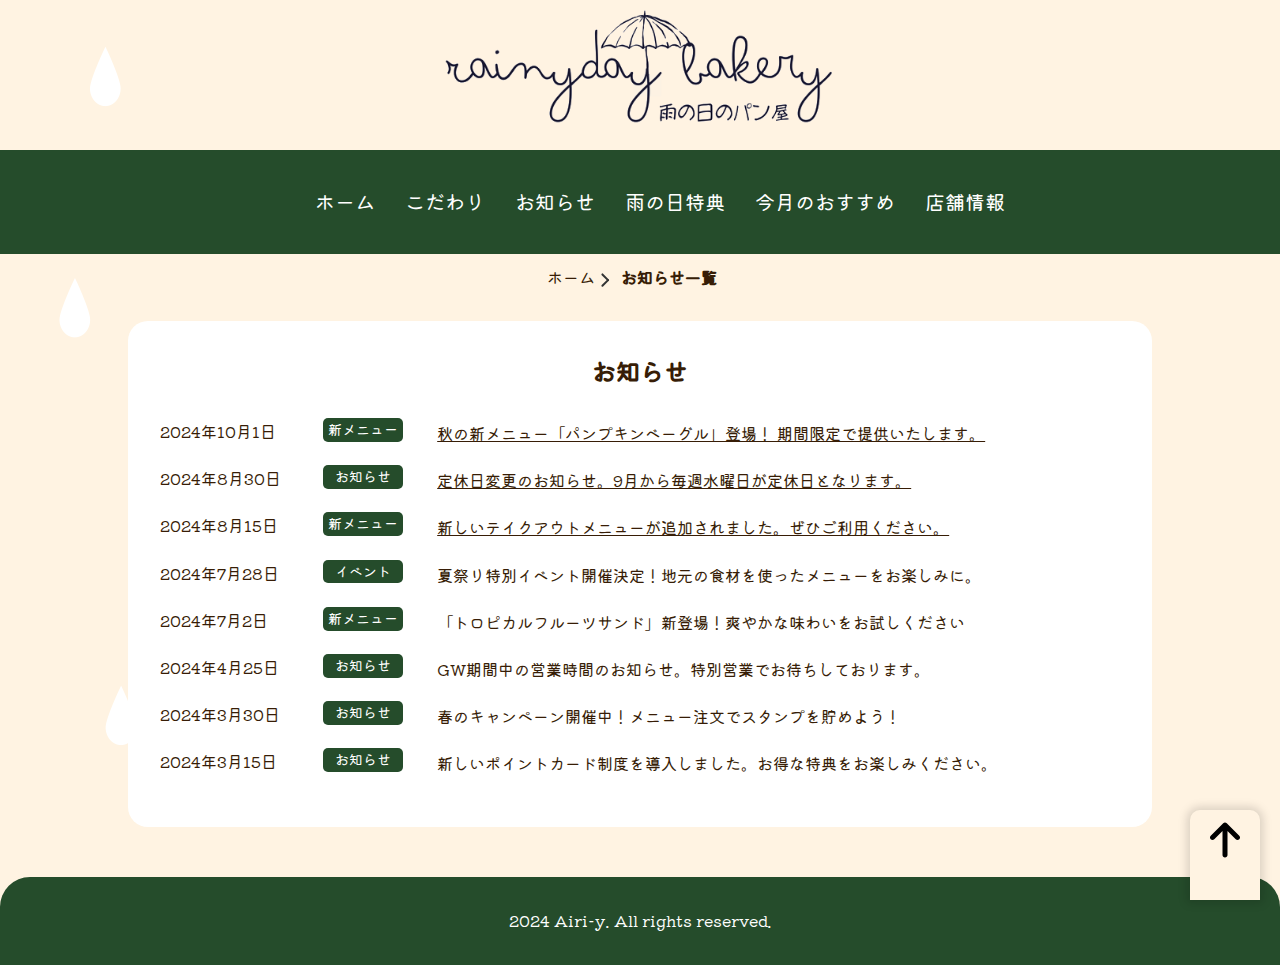
==== commit 8b0f3335: "諸々調整：フォント・文章等" ====
--- a/news.html
+++ b/news.html
@@ -1,106 +1,130 @@
-<!DOCTYPE html>
-<html lang="ja">
-<head>
-<meta charset="UTF-8" />
-<meta name="viewport" content="width=device-width, initial-scale=1.0" />
-<meta
-      name="description"
-      content="ベーグルが自慢のパン屋"
-    />
-<link href="style.css" rel="stylesheet" type="text/css" />
-<link href="css/slick.css" rel="stylesheet" type="text/css" />
-<link href="css/slick-theme.css" rel="stylesheet" type="text/css" />
-<link rel="preconnect" href="https://fonts.googleapis.com">
-<link rel="preconnect" href="https://fonts.gstatic.com" crossorigin>
-<link href="https://fonts.googleapis.com/css2?family=Gothic+A1:wght@400;700&display=swap" rel="stylesheet">
-<title>Rainy Day Bakery|秋の新商品</title>
-<style></style>
-</head>
-<body id="sub">
-<header>
-    <h1 id="h1"><a href="index.html"><img src="img/logo.png"></a></h1>
-    <nav class="sub-nav">
-        <ul>
-            <a href="index.html">
-            <li>ホーム</li>
-            </a> <a href="index.html#philosophy">
-            <li>こだわり</li>
-            </a> <a href="index.html#news">
-            <li>お知らせ</li>
-            </a> <a href="index.html#special">
-            <li>雨の日特典</li>
-            </a> <a href="index.html#recommend">
-            <li>今月のおすすめ</li>
-            </a> <a href="index.html#store-info">
-            <li>店舗情報</li>
-            </a>
-        </ul>
-    </nav>
-    <div class="nav-button"> <span></span> <span></span> <span></span> </div>
-</header>
-<ol class="breadcrumb">
-    <li><a href="index.html">ホーム<span class="dli-chevron-round-right"></span></a></li>
-    <li class="active">お知らせ一覧</li>
-</ol>
-<div class="container">
-    <section class="news" id="news">
-        <h2>お知らせ</h2>
-        <dl>
-            <dt>2024年10月1日<span class="tag">新メニュー</span> </dt>
-            <dd> <a href="sub-page.html">秋の新メニュー「パンプキンベーグル」登場！
-                期間限定で提供いたします。</a> </dd>
-            <dt>2024年8月15日<span class="tag">お知らせ</span></dt>
-            <dd><a href="sub-page-2.html">定休日変更のお知らせ。9月から毎週水曜日が定休日となります。</a> </dd>
-            <dt>2024年8月30日<span class="tag">新メニュー</span></dt>
-            <dd><a href="sub-page-3.html">新しいテイクアウトメニューが追加されました。ぜひご利用ください。</a> </dd>
-            <dt>2024年7月10日<span class="tag">イベント</span></dt>
-            <dd>夏祭り特別イベント開催決定！地元の食材を使ったメニューをお楽しみに。</dd>
-            <dt>2024年6月5日<span class="tag short">新メニュー</span></dt>
-            <dd>「トロピカルフルーツサンド」新登場！爽やかな味わいをお試しください。</dd>
-            <dt>2024年5月1日<span class="tag short">お知らせ</span></dt>
-            <dd>GW期間中の営業時間のお知らせ。特別営業でお待ちしております。</dd>
-            <dt>2024年4月20日<span class="tag">お知らせ</span></dt>
-            <dd>春のキャンペーン開催中！メニュー注文でスタンプを貯めよう！</dd>
-            <dt>2024年3月15日<span class="tag">お知らせ</span></dt>
-            <dd>新しいポイントカード制度を導入しました。お得な特典をお楽しみください。</dd>
-            <dt>2024年2月10日<span class="tag">新メニュー</span></dt>
-            <dd>「ハート型チョコレートブレッド」バレンタイン限定で販売開始！</dd>
-            <dt>2024年1月5日<span class="tag short">イベント</span></dt>
-            <dd>新年特別イベントを開催します！豪華メニューをぜひお楽しみください。</dd>
-        </dl>
-    </section>
-</div>
-<a href="#h1">
-<div class ="top-button"><img src="img/arrow-up-solid.svg" width="30px" height="auto"></div>
-</a>
-<footer>
-    <p> 2024 Airi-y. All rights reserved.</p>
-</footer>
-<script type="text/javascript" src="js/jquery-3.7.1.min.js"></script> 
-<script type="text/javascript" src="js/slick.min.js"></script> 
-<script type="text/javascript" src="js/jquery.inview.min.js"></script> 
-<script>
-    //mainのスライド
-  $(function(){
-    $(".mv").slick({
-       autoplay:true,
-       fade:true,
-       speed:1500,
-      autoplaySpeed: 3000,
-      dots:false,
-      pauseOnHover:false,
-      arrows:false,
-
-    });
-  });
-       $(function(){
-     $(".nav-button").on("click",function(){
-       $("body").toggleClass("menu-open");
-     });
-     $(document).on("click",".menu-open nav a",function(){
-       $(".nav-button").trigger("click");
-     });
-   });
-</script>
-</body>
+<!DOCTYPE html>
+<html lang="ja">
+<head>
+<meta charset="UTF-8" />
+<meta name="viewport" content="width=device-width, initial-scale=1.0" />
+<meta
+      name="description"
+      content="ベーグルが自慢のパン屋"
+    />
+<link href="style.css" rel="stylesheet" type="text/css" />
+<link href="css/slick.css" rel="stylesheet" type="text/css" />
+<link href="css/slick-theme.css" rel="stylesheet" type="text/css" />
+<link rel="preconnect" href="https://fonts.googleapis.com">
+<link rel="preconnect" href="https://fonts.gstatic.com" crossorigin>
+<link href="https://fonts.googleapis.com/css2?family=Kiwi+Maru:wght@400;500&display=swap" rel="stylesheet">
+<title>Rainy Day Bakery|秋の新商品</title>
+<style></style>
+</head>
+<body id="sub">
+<header>
+    <h1 id="h1"><a href="index.html"><img src="img/logo.png"></a></h1>
+    <nav class="sub-nav">
+        <ul>
+            <a href="index.html">
+            <li>ホーム</li>
+            </a> <a href="index.html#philosophy">
+            <li>こだわり</li>
+            </a> <a href="index.html#news">
+            <li>お知らせ</li>
+            </a> <a href="index.html#special">
+            <li>雨の日特典</li>
+            </a> <a href="index.html#recommend">
+            <li>今月のおすすめ</li>
+            </a> <a href="index.html#store-info">
+            <li>店舗情報</li>
+            </a>
+        </ul>
+    </nav>
+    <div class="nav-button"> <span></span> <span></span> <span></span> </div>
+</header>
+<ol class="breadcrumb">
+    <li><a href="index.html">ホーム<span class="dli-chevron-round-right"></span></a></li>
+    <li class="active">お知らせ一覧</li>
+</ol>
+<div class="container">
+    <section class="news" id="news">
+        <h2>お知らせ</h2>
+  
+      <table>
+    <tbody>
+        <tr>
+            <td>2024年10月1日</td>
+            <td class="tag">新メニュー</td>
+            <td class="content"><a href="sub-page.html">秋の新メニュー「パンプキンベーグル」登場！
+                期間限定で提供いたします。</a></td>
+        </tr>
+        <tr>
+            <td>2024年8月30日</td>
+            <td class="tag">お知らせ</td>
+            <td class="content"><a href="sub-page-2.html">定休日変更のお知らせ。9月から毎週水曜日が定休日となります。</a> </td>
+        </tr>
+        <tr>
+            <td>2024年8月15日</td>
+            <td class="tag">新メニュー</td>
+            <td class="content"><a href="sub-page-3.html">新しいテイクアウトメニューが追加されました。ぜひご利用ください。</a></td>
+        </tr>
+        <tr>
+            <td>2024年7月28日</td>
+           <td class="tag">イベント</td>
+            <td class="content">夏祭り特別イベント開催決定！地元の食材を使ったメニューをお楽しみに。</td>
+        </tr>
+        <tr>
+            <td>2024年7月2日</td>
+           <td class="tag">新メニュー</td>
+            <td class="content">「トロピカルフルーツサンド」新登場！爽やかな味わいをお試しください</td>
+        </tr>
+        <tr>
+            <td>2024年4月25日</td>
+           <td class="tag">お知らせ</td>
+            <td class="content">GW期間中の営業時間のお知らせ。特別営業でお待ちしております。</td>
+        </tr>
+        <tr>
+            <td>2024年3月30日</td>
+           <td class="tag">お知らせ</td>
+            <td class="content">春のキャンペーン開催中！メニュー注文でスタンプを貯めよう！</td>
+        </tr>
+        <tr>
+            <td>2024年3月15日</td>
+            <td class="tag">お知らせ</td>
+            <td class="content">新しいポイントカード制度を導入しました。お得な特典をお楽しみください。</td>
+        </tr>
+    </tbody>
+</table>
+
+    </section>
+</div>
+<a href="#h1">
+<div class ="top-button"><img src="img/arrow-up-solid.svg" width="30px" height="auto"></div>
+</a>
+<footer>
+    <p> 2024 Airi-y. All rights reserved.</p>
+</footer>
+<script type="text/javascript" src="js/jquery-3.7.1.min.js"></script> 
+<script type="text/javascript" src="js/slick.min.js"></script> 
+<script type="text/javascript" src="js/jquery.inview.min.js"></script> 
+<script>
+    //mainのスライド
+  $(function(){
+    $(".mv").slick({
+       autoplay:true,
+       fade:true,
+       speed:1500,
+      autoplaySpeed: 3000,
+      dots:false,
+      pauseOnHover:false,
+      arrows:false,
+
+    });
+  });
+       $(function(){
+     $(".nav-button").on("click",function(){
+       $("body").toggleClass("menu-open");
+     });
+     $(document).on("click",".menu-open nav a",function(){
+       $(".nav-button").trigger("click");
+     });
+   });
+</script>
+</body>
 </html>--- a/style.css
+++ b/style.css
@@ -1,405 +1,437 @@
-* {
-    margin: 0;
-    padding: 0;
-}
-img {
-    vertical-align: bottom;
-}
-figure img, figure iframe {
-    width: 100%;
-    height: auto;
-}
-html {
-    scroll-behavior: smooth;
-}
-body {
-    background-color: #fff3e2;
-    color: #371d06;
- font-family: "Gothic A1", sans-serif;
-    font-weight: 400;
-    font-style: normal;
-    line-height: 1.7;
-    background-image: url(img/haikei.png);
-}
-header {
-    position: relative;
-}
-h1 {
-    height: 150px;
-    text-align: center;
-}
-h1 img {
-    height: 100%;
-    width: auto;
-}
-nav {
-    background-color: #254c2b;
-    padding: 20px;
-    position: absolute;
-    top: 200px;
-    right: auto;
-    left: 0;
-    display: block;
-    width: 20%;
-    z-index: 1;
-    border-top-right-radius: 20px;
-    border-bottom-right-radius: 20px;
-    transition: 0.5s;
-}
-nav a {
-    text-decoration: none;
-    color: #fff;
-    font-size: 20px;
-    padding: 15px;
-    transition: 0.3s;
-}
-.news a {
-    color: #371d06;
-}
-.news .tag {
-    font-size: 14px;
-    background-color: #254c2b;
-    color: #fff;
-    padding: 5px 10px;
-    border-radius: 5px;
-    display: inline-block;
-    width: 80px;
-    text-align: center;
-}
-.news span {
-    margin-left: 20px;
-}
-.news dt {
-    float: left;
-    margin-right: 20px;
-    width: 260px;
-}
-.news dd, .philosophy dd {
-    margin-bottom: 1em;
-}
-.philosophy dt {
-    font-size: 18px;
-    font-weight: 700;
-}
-.philosophy {
-    background-color: rgba(255, 0, 0, 0.00);
-    display: flex;
-    align-items: center;
-    justify-content: space-around;
-}
-.mv {
-    width: 90%;
-    margin: 0 20px 50px auto;
-}
-.mv img {
-    height: 60vh;
-    object-fit: cover;
-    border-radius: 20px;
-}
-.insta{
-    text-align: center;
-}
-.container {
-    padding: 20px;
-    max-width: 1200px;
-    margin: 0 auto;
-}
-section {
-    background-color: #fff;
-    padding: 30px;
-    margin-bottom: 30px;
-    border-radius: 20px;
-}
-footer {
-    text-align: center;
-    padding: 30px;
-    color: white;
-    background-position: -60px;
-    background-repeat: no-repeat;
-    border-top-left-radius: 30px;
-    border-top-right-radius: 30px;
-    background-color: #254c2b;
-}
-.discount {
-    background-color: #e3f2fd;
-    padding: 15px;
-    border-radius: 8px;
-    text-align: center;
-}
-.discount strong {
-    color: #ff5722;
-}
-.store-info table {
-    width: 100%;
-    border-collapse: collapse;
-}
-.store-info table th, .store-info table td {
-    padding: 10px;
-    border-bottom: 1px solid #ccc;
-    text-align: left;
-}
-.store-info table th {
-    white-space: nowrap;
-}
-.map {
-    margin-top: 10px;
-}
-ul {
-    list-style-type: none;
-}
-.news li {
-    margin-bottom: 10px;
-    font-size: 16px;
-}
-.philosophy figure {
-    clip-path: polygon(20% 0%, 80% 0%, 100% 20%, 100% 80%, 80% 100%, 20% 100%, 0% 80%, 0% 20%);
-    width: 28%;
-    min-width: 220px;
-}
-figure iframe {
-    aspect-ratio: 3 / 1;
-}
-.top-button {
-    width: 70px;
-    height: 80px;
-    border-radius: 10px 10px 0 0;
-    position: fixed;
-    padding-top: 10px;
-    bottom: 0;
-    right: 20px;
-    text-align: center;
-    box-shadow: 0 0 10px 3px rgb(0 0 0 / 15%);
-    background-color: #fff3e2;
-}
-.top-visual {
-    position: relative;
-}
-.top-visual .catch {
-    position: absolute;
-    background-color: #fff3e2;
-    border-top-left-radius: 30px;
-    padding: 30px;
-    bottom: 0;
-    right: 0;
-    font-size: 20px;
-}
-.flex {
-    display: flex;
-    flex-wrap: wrap;
-}
-.reccomend-flex figure {
-    width: 35%;
-    margin: 30px;
-    min-width: 250px;
-}
-.reccomend-flex {
-    justify-content: center;
-}
-.reccomend-flex figure img {
-    border-radius: 20px;
-}
-.reccomend-flex .text {
-    width: 55%;
-    margin: 30px 0;
-}
-h3, h2 {
-    margin-bottom: 1em;
-}
-.nav-button {
-    background-color: #254c2b;
-    border-bottom-left-radius: 20px;
-    position: fixed;
-    top: 0;
-    right: 0;
-    width: 50px;
-    height: 50px;
-    z-index: 1;
-    display: none;
-    transition: 0.5s;
-      
-}
-.nav-button span {
-    width: 36px;
-    height: 3px;
-    border-radius: 2px;
-    background-color: rgba(255, 255, 255, 1.00);
-    z-index: 2;
-    position: absolute;
-    top: 25%;
-    left: 7px;
-}
-.menu-open .nav-button{
-  transform: rotate(90deg);
-    transition: 0.5s;
-
-}
-.nav-button span:nth-child(2) {
-    top: 45%;
-}
-.nav-button span:nth-child(3) {
-    top: 65%;
-}
-.sub-nav {
-    position: relative;
-    width: 100%;
-    border-top-right-radius: 0px;
-    border-bottom-right-radius: 0px;
-    top: 0px;
-}
-.sub-nav ul {
-    display: flex;
-    justify-content: center;
-}
-.breadcrumb {
-    list-style: none;
-    padding: 10px;
-    display: flex;
-    justify-content: center;
-}
-.breadcrumb li {
-    margin-right: 1em;
-}
-.breadcrumb li a {
-    text-decoration: none;
-    color: #371d06;
-}
-.breadcrumb li.active {
-    font-weight: bold;
-}
-.dli-chevron-round-right {
-    display: inline-block;
-    vertical-align: middle;
-    color: #333;
-    line-height: 1;
-    position: relative;
-    left: 5px;
-    width: 0.6em;
-    height: 0.6em;
-    transform: translateX(-25%) rotate(45deg);
-}
-.dli-chevron-round-right::before, .dli-chevron-round-right::after {
-    content: '';
-    position: absolute;
-    background: currentColor;
-    border-radius: 0.1em;
-}
-.dli-chevron-round-right::before {
-    top: 0;
-    left: 0;
-    right: 0;
-    height: 0.1em;
-}
-.dli-chevron-round-right::after {
-    top: 0;
-    right: 0;
-    bottom: 0;
-    width: 0.1em;
-}
-a.news-button {
-	display: block;
-	text-align: center;
-	vertical-align: middle;
-	text-decoration: none;
-	width: 120px;
-	margin: 2em auto;
-	padding: 10px 40px;
-	border: 2px solid #254c2b;
-	color: #254c2b;
-	transition: 0.5s;
-    border-radius: 10px;
-}
-a.news-button:hover {
-	color: #fff;
-	background: #254c2b;
-}
-.sub-img{
-    width:80%;
-    margin: 30px auto;
-    border-radius:30px;
-}
-#sub h2{
-    text-align: center;
-}
-.sub-text{
-    padding:50px;
-}
-.tag.short{
-position: relative;
-    left: 0.6em;
-}
-#sub .news dl{
-    font-size: 16px;
-}
-.sub-img img{
-    height: 40vh;
-    object-fit: cover;
-}
-@media (max-width:600px) {
-    h1 {
-        height: 85px;
-    }
-    .reccomend-flex .text {
-        width: 100%;
-    }
-    .reccomend-flex figure {
-        width: 85%;
-    }
-    .nav-button {
-        display: block;
-    }
-    nav, .sub-nav {
-        width: 100%;
-        border-bottom-right-radius: 20px;
-        border-bottom-left-radius: 20px;
-        position: fixed;
-        top: -600px;
-        right: -600px;
-    }
-    nav ul {
-        padding-top: 40px;
-    }
-    .menu-open nav, .menu-open .sub-nav {
-        top: 0;
-        right: 0;
-    }
-    .sub-nav ul {
-        flex-direction: column;
-    }
-    .philosophy {
-        flex-direction: column;
-    }
-    .news dt {
-        float: none;
-    }
-    figure iframe {
-        aspect-ratio: 2 / 1;
-    }
-    .top-button {
-        width: 60px;
-        height: 60px;
-        right: 10px;
-    }
-    .special p{
-            text-align: left;
-    }
-    .breadcrumb{
-        flex-direction: column;
-    }
-    .sub-img {
-    width: 100%;
-    margin: 0px auto 30px;
-}
-    h2 span{
-        white-space: nowrap;
-    }
-    .sub-text {
-    padding: 10px;
-}
-    .sub-text p{
-        padding-bottom:1em;
-    }
-    .top-visual .catch{
-        font-size: 15px;
-        padding:15px;
-    }
-}+* {
+    margin: 0;
+    padding: 0;
+}
+img {
+    vertical-align: bottom;
+}
+figure img, figure iframe {
+    width: 100%;
+    height: auto;
+}
+html {
+    scroll-behavior: smooth;
+    box-sizing: border-box;
+}
+body {
+    background-color: #fff3e2;
+    color: #371d06;
+ font-family: "Kiwi Maru", serif;
+  font-weight: 400;
+    font-style: normal;
+    line-height: 1.7;
+    background-image: url(img/haikei.png);
+}
+header {
+    position: relative;
+}
+h1 {
+    height: 150px;
+    text-align: center;
+}
+h1 img {
+    height: 100%;
+    width: auto;
+}
+nav {
+    background-color: #254c2b;
+    padding: 20px;
+    position: absolute;
+    top: 200px;
+    right: auto;
+    left: 0;
+    display: block;
+    width: 20%;
+    z-index: 1;
+    border-top-right-radius: 20px;
+    border-bottom-right-radius: 20px;
+    transition: 0.5s;
+}
+nav a {
+    text-decoration: none;
+    color: #fff;
+    font-size: 20px;
+    padding: 15px;
+    transition: 0.3s;
+}
+
+.news a {
+    color: #371d06;
+}
+.news .tag {
+    font-size: 14px;
+    background-color: #254c2b;
+    color: #fff;
+    border-radius: 5px;
+    display: inline-block;
+    width: 80px;
+    text-align: center;
+}
+
+.philosophy dd {
+    margin-bottom: 1em;
+}
+.news table{
+        width: 100%;
+}
+.news tr{
+    display: block;
+    margin-bottom: 1em;
+}
+.news td{
+    float: left;
+        width: 17%;
+}
+.news td.content{
+    float: none;
+        width: 60%;
+    padding-left: 2em;
+}
+
+.philosophy dt {
+    font-size: 18px;
+    font-weight: 700;
+}
+.philosophy {
+    background-color: rgba(255, 0, 0, 0.00);
+    display: flex;
+    align-items: center;
+    justify-content: space-around;
+}
+.mv {
+    width: 90%;
+    margin: 0 20px 50px auto;
+}
+.mv img {
+    height: 60vh;
+    object-fit: cover;
+    border-radius: 20px;
+}
+.insta{
+    text-align: center;
+}
+.container {
+    padding: 20px;
+    width:80%;
+    max-width: 1200px;
+    margin: 0 auto;
+}
+section {
+    background-color: #fff;
+    padding: 30px;
+    margin-bottom: 30px;
+    border-radius: 20px;
+}
+footer {
+    text-align: center;
+    padding: 30px;
+    color: white;
+    background-position: -60px;
+    background-repeat: no-repeat;
+    border-top-left-radius: 30px;
+    border-top-right-radius: 30px;
+    background-color: #254c2b;
+}
+.discount {
+    background-color: #e3f2fd;
+    padding: 15px;
+    border-radius: 8px;
+    text-align: center;
+}
+.discount strong {
+    color: #ff5722;
+}
+.store-info table {
+    width: 100%;
+    border-collapse: collapse;
+}
+.store-info table th, .store-info table td {
+    padding: 10px;
+    border-bottom: 1px solid #ccc;
+    text-align: left;
+}
+.store-info table th {
+    white-space: nowrap;
+}
+.map {
+    margin-top: 10px;
+}
+ul {
+    list-style-type: none;
+}
+.news li {
+    margin-bottom: 10px;
+    font-size: 16px;
+}
+#sub .news dd{
+    margin-bottom: 2em;
+}
+.philosophy figure {
+    clip-path: polygon(20% 0%, 80% 0%, 100% 20%, 100% 80%, 80% 100%, 20% 100%, 0% 80%, 0% 20%);
+    width: 28%;
+    min-width: 220px;
+}
+figure iframe {
+    aspect-ratio: 3 / 1;
+}
+.top-button {
+    width: 70px;
+    height: 80px;
+    border-radius: 10px 10px 0 0;
+    position: fixed;
+    padding-top: 10px;
+    bottom: 0;
+    right: 20px;
+    text-align: center;
+    box-shadow: 0 0 10px 3px rgb(0 0 0 / 15%);
+    background-color: #fff3e2;
+}
+.top-visual {
+    position: relative;
+      height: 60vh;
+    margin-bottom: 30px;
+}
+.top-visual .catch {
+    position: absolute;
+    background-color: #fff3e2;
+    border-top-left-radius: 30px;
+    padding: 30px;
+    bottom: 0;
+    right: 0;
+    font-size: 20px;
+  
+}
+.flex {
+    display: flex;
+    flex-wrap: wrap;
+}
+.reccomend-flex figure {
+    width: 35%;
+    margin: 30px;
+    min-width: 250px;
+}
+.reccomend-flex {
+    justify-content: center;
+}
+.reccomend-flex figure img {
+    border-radius: 20px;
+}
+.reccomend-flex .text {
+    width: 55%;
+    margin: 30px 0;
+}
+h3, h2,.about p {
+    margin-bottom: 1em;
+}
+.nav-button {
+    background-color: #254c2b;
+    border-bottom-left-radius: 20px;
+    position: fixed;
+    top: 0;
+    right: 0;
+    width: 50px;
+    height: 50px;
+    z-index: 1;
+    display: none;
+    transition: 0.5s;
+      
+}
+.nav-button span {
+    width: 36px;
+    height: 3px;
+    border-radius: 2px;
+    background-color: rgba(255, 255, 255, 1.00);
+    z-index: 2;
+    position: absolute;
+    top: 25%;
+    left: 7px;
+}
+.menu-open .nav-button{
+  transform: rotate(90deg);
+    transition: 0.5s;
+
+}
+.nav-button span:nth-child(2) {
+    top: 45%;
+}
+.nav-button span:nth-child(3) {
+    top: 65%;
+}
+.sub-nav {
+    position: relative;
+    width: 100%;
+    border-top-right-radius: 0px;
+    border-bottom-right-radius: 0px;
+    top: 0px;
+}
+.sub-nav ul {
+    display: flex;
+    justify-content: center;
+}
+.breadcrumb {
+    list-style: none;
+    padding: 10px;
+    display: flex;
+    justify-content: center;
+}
+.breadcrumb li {
+    margin-right: 1em;
+}
+.breadcrumb li a {
+    text-decoration: none;
+    color: #371d06;
+}
+.breadcrumb li.active {
+    font-weight: bold;
+}
+.dli-chevron-round-right {
+    display: inline-block;
+    vertical-align: middle;
+    color: #333;
+    line-height: 1;
+    position: relative;
+    left: 5px;
+    width: 0.6em;
+    height: 0.6em;
+    transform: translateX(-25%) rotate(45deg);
+}
+.dli-chevron-round-right::before, .dli-chevron-round-right::after {
+    content: '';
+    position: absolute;
+    background: currentColor;
+    border-radius: 0.1em;
+}
+.dli-chevron-round-right::before {
+    top: 0;
+    left: 0;
+    right: 0;
+    height: 0.1em;
+}
+.dli-chevron-round-right::after {
+    top: 0;
+    right: 0;
+    bottom: 0;
+    width: 0.1em;
+}
+a.news-button {
+	display: block;
+	text-align: center;
+	vertical-align: middle;
+	text-decoration: none;
+	width: 120px;
+	margin: 2em auto;
+	padding: 10px 40px;
+	border: 2px solid #254c2b;
+	color: #254c2b;
+	transition: 0.5s;
+    border-radius: 10px;
+}
+a.news-button:hover {
+	color: #fff;
+	background: #254c2b;
+}
+.sub-img{
+    width:80%;
+    margin: 30px auto;
+    border-radius:30px;
+}
+#sub h2{
+    text-align: center;
+}
+.sub-text{
+   width: 90%;
+    margin: 0 auto 50px;
+}
+
+.sub-img img{
+    height: 40vh;
+    object-fit: cover;
+    border-bottom-left-radius: 100px;
+}
+
+@media (max-width:900px){
+  .container {
+    width:90%;
+}
+
+.news td{
+    float: none;
+        width: 30%;
+}
+.news td.content{
+        width: 100%;
+    padding-left: 0;
+}
+ .nav-button {
+        display: block;
+    }
+    nav, .sub-nav {
+        width: 100%;
+        border-bottom-right-radius: 20px;
+        border-bottom-left-radius: 20px;
+        position: fixed;
+        top: -600px;
+        right: -600px;
+    }
+    nav ul {
+        padding-top: 40px;
+    }
+    .menu-open nav, .menu-open .sub-nav {
+        top: 0;
+        right: 0;
+    }
+     .sub-nav ul {
+        flex-direction: column;
+    }
+}
+
+
+@media (max-width:600px) {
+  
+    h1 {
+        height: 85px;
+    }
+    .reccomend-flex .text {
+        width: 100%;
+    }
+    .reccomend-flex figure {
+        width: 85%;
+    }
+   
+   
+    .philosophy {
+        flex-direction: column;
+    }
+
+    figure iframe {
+        aspect-ratio: 2 / 1;
+    }
+    .top-button {
+        width: 60px;
+        height: 60px;
+        right: 10px;
+    }
+    .special p{
+            text-align: left;
+    }
+    .breadcrumb{
+        flex-direction: column;
+    }
+    .sub-img {
+    width: 100%;
+    margin: 0px auto 30px;
+}
+    h2 span{
+        white-space: nowrap;
+    }
+    .sub-text {
+   width:95%;
+}
+    .sub-text p{
+        padding-bottom:1em;
+    }
+    .top-visual .catch{
+        font-size: 15px;
+        padding:15px;
+    }
+}
